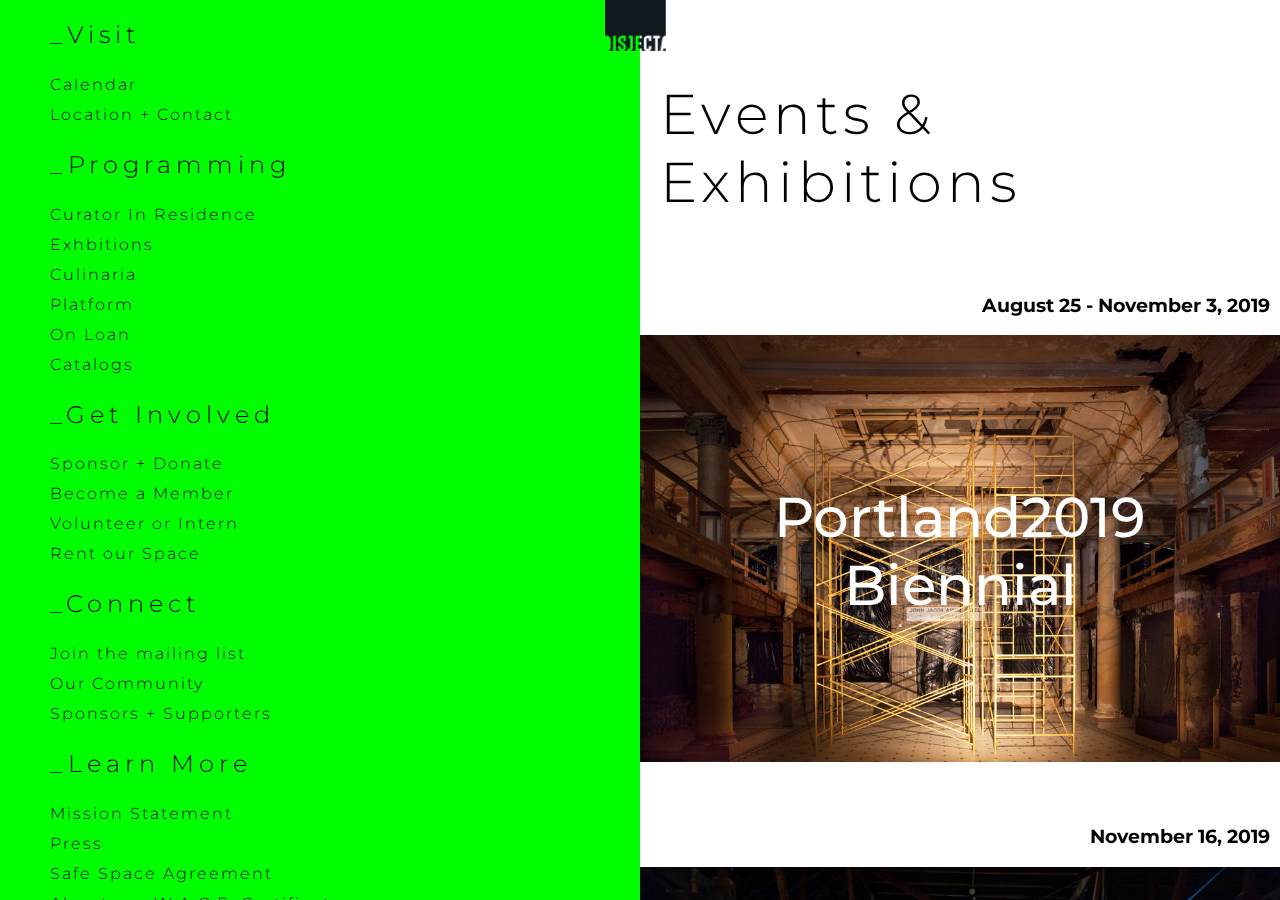
==== calendar.html @ 96555ace "Update" ====
<!DOCTYPE html>
<html lang="en">
<html class="no-js">
    <head>
        <meta charset="utf-8">
        <title>Disjecta</title>
        <meta name="viewport" content="width=device-width, initial-scale=1">
        <link rel="stylesheet" href="css/main.css">
        <link href="https://fonts.googleapis.com/css?family=Montserrat:200,300,400,500|Oswald:300,400,500&display=swap" rel="stylesheet">
        <link href="dist/hamburgers.css" rel="stylesheet">
    </head>

<body id="page3">
<div class="Container">

<!--LEFT SIDE OF SCREEN-->

    <div class="Left">  
        <div class="nav">
            <ul>
            <a href="#"><h2>_Visit</h2></a>
            <a href="#">Calendar</a>
            <a href="location.html">Location + Contact</a>

            <a href="programming"><h2>_Programming</h2></a>
            <a href="#">Curator In Residence</a>
            <a href="#">Exhbitions</a>
            <a href="#">Culinaria</a>
            <a href="#">Platform</a>
            <a href="#">On Loan</a>
            <a href="#">Catalogs</a>

            <a href="involved"><h2>_Get Involved</h2></a>
            <a href="#">Sponsor + Donate</a>
            <a href="#">Become a Member</a>
            <a href="#">Volunteer or Intern</a>
            <a href="#">Rent our Space</a>

            <a href="connect"><h2>_Connect</h2></a>
            <a href="#">Join the mailing list</a>
            <a href="#">Our Community</a>
            <a href="#">Sponsors + Supporters</a>

            <a href="learn"><h2>_Learn More</h2></a>
            <a href="#">Mission Statement</a>
            <a href="#">Press</a>
            <a href="#">Safe Space Agreement</a>
            <a href="#">About our W.A.G.E. Certificate</a>
            </ul>
        </div>
    </div>

    <!--MOBILE NAV-->

    <header class="nav mobile-hide">
        <div class="icon">
            <div class="hamburger"></div>
        </div>
        <div class="menu-mobile">
             <ul>
            <a href="#visit"><h2>_Visit</h2></a>
            <a href="calendar.html">Calendar</a>
            <a href="#">Location + Contact</a>

            <a href="programming"><h2>_Programming</h2></a>
            <a href="#">Curator In Residence</a>
            <a href="#">Exhbitions</a>
            <a href="#">Culinaria</a>
            <a href="#">Platform</a>
            <a href="#">On Loan</a>
            <a href="#">Catalogs</a>

            <a href="involved"><h2>_Get Involved</h2></a>
            <a href="#">Sponsor + Donate</a>
            <a href="#">Become a Member</a>
            <a href="#">Volunteer or Intern</a>
            <a href="#">Rent our Space</a>

            <a href="connect"><h2>_Connect</h2></a>
            <a href="#">Join the mailing list</a>
            <a href="#">Our Community</a>
            <a href="#">Sponsors + Supporters</a>

            <a href="learn"><h2>_Learn More</h2></a>
            <a href="#">Mission Statement</a>
            <a href="#">Press</a>
            <a href="#">Safe Space Agreement</a>
            <a href="#">About our W.A.G.E. Certificate</a>
            </ul>
        </div>          
    </header>

    <!--RIGHT SIDE OF SCREEN-->
    
    <div class="Right">
        <a href="home.html"><img src="./images/logo.png" class="logo" width="61px" height="auto"></a>
        <h1>Events & Exhibitions</h1>
       
        <h3>August 25 - November 3, 2019</h3>
        <div class="image-container">
            <img src="./images/biennial.jpg" class="biennial">
            <div class="centered"><h5>Portland2019 Biennial</h5></div>
        </div>

        
        <h3>November 16, 2019</h3>
        <div class="image-container">
            <img src="./images/shrine20190925-39578-3n18ww.jpg" class="auction">
            <div class="centered"><h5>Annual Art Auction</h5></div>
        </div>


        <h3>December 8, 2019- February 2, 2020</h3>
        <div class="image-container">
            <img src="./images/twoup.jpg" class="twoup">
            <div class="centered"><h5>2 Up and 2 Back: Arvie Smith</h5></div>
        </div>

        <h3>December 8, 2019- January 19, 2020</h3>
         <div class="image-container">
            <img src="./images/twoup.jpg" class="punkdeism">
            <div class="centered"><h5>PUNKDEISM by Coco Dolle</h5>
        </div>
    </div>

</div>

    <!--HAMBURGER HELPER-->

    <script src="https://ajax.googleapis.com/ajax/libs/jquery/3.3.1/jquery.min.js"></script>
    <script type="text/javascript" src="script.js"></script>
    
    <!--CHANGE COLOR ON HOVER-->

    <script src="https://ajax.googleapis.com/ajax/libs/jquery/2.1.4/jquery.min.js"></script>
    
    <script>
    $(document).ready(function(){
        //change "li" to "a" or better the ".class" of your <a> tags
        $("a > h2").hover(function(){
            const colors = ['#ff0000', '#00ff00', '#0000ff', 'lime', 'orange', 'yellow', 'gray', 'cyan', 'purple', 'teal', 'tomato', 'spring green', 'cornflower blue', 'violet', 'hotpink'];
            const randomColor = colors[Math.floor(Math.random() * colors.length)];
            // document.getElementById('title').style.backgroundColor = randomColor;
            $(".Left").css('background-color', randomColor);
        });
    });
    </script>


    </body>
</html>
---- css/main.css ----
/*HOME PAGE*/

* {
    box-sizing: border-box;
}

body {
    overflow-x: hidden;
}

html,
body {
    padding: 0;
    margin: 0;
    color: #ebebeb;
    font-family: 'Montserrat', sans-serif;
}

h1 {
    font-size: 3.5em;
    font-weight: 300;
    letter-spacing: 5px;
    padding: 0px 30px 0px 20px;
    margin-top: 50px;
}

h2 {
    font-weight: 300;
    letter-spacing: 5px;
}

a {
    text-decoration: none;
    color: blue;
}

ul {
    list-style-type: none;
    padding-left: 50px;
}

a {
    font-weight: 300;
    letter-spacing: 2px;
    line-height: 30px;
    display: block;
    color: #000;
}

p {
    font-weight: 200;
}

h5 {
    font-weight: 500;
    font-size: 3.5em;
}

/*main wrapping element, 100vh high to ensure it is always the correct size and then moved into place and padded with negative margin and padding*/
.Container {
    display: flex;
    overflow: hidden;
    height: 100vh;
    position: relative;
    width: 100%;
    backface-visibility: hidden;
    will-change: overflow;
}

/*All the scrollable sections should overflow and be whatever height they need to be. As they are flex-items (due to being inside a flex container) they could be made to stretch full height at all times if needed.
WebKit inertia scrolling is being added here for any present/future devices that are able to make use of it.
*/
.Left,
.Right {
    overflow: auto;
    height: auto;
    -webkit-overflow-scrolling: touch;
    -ms-overflow-style: none;
}

.Left::-webkit-scrollbar,
.Right::-webkit-scrollbar {
    display: none;
}

.Left {
    width: 50rem;
    background-color: lime;
    transition: background-color 0.3s;
    color: black;
}

.Right {
    width: 50rem;
    color: black;
}

.changeColor {
   background: #fff;
}

.Right h2 {
    padding: 20px 380px 20px 25px;
}

.Right p, h3 {
    text-align: left;
    justify-content: right;
    padding: 10px 30px 20px 300px;
}

.main {
    width: 100%;
    height: auto;
}

.logo {
    margin: -10px 0px 0px -35px;
    position: absolute;
    overflow: visible;
}

.arrow {
    margin: auto;
    padding-bottom: 10px;
    position: relative;
    display: flex;
    align-items: center;
    justify-content: center
}

.mobile-hide {
    display: none;
}




/*MEDIA QUERIES*/


@media only screen and (max-width: 768px) {

div.Left{
    display: none;
}

h1 {
    font-size: 3.1em;
    padding: 50px 55px 0px 50px;
}

.Right h2 {
    padding: 20px 380px 20px 55px;
}

.logo {
    margin: -10px 0px 0px -8px;
    position: absolute;
    overflow: visible;
}

.mobile-hide{
    display:block;
}

/* MOBILE MENU */

.nav, .desktop {
    display: block;
    position: fixed;
    top: 0px;
    left: 0px;
    width: 100%;
    z-index: 900;
}

.icon {
    position: fixed;
    cursor: pointer;
    top: 5%;
    right: 0%;
    width: 40px;
    height: 45px;
    transform: translate(-50%, -50%);
    display: block;
    z-index: 1000;
}

.hamburger {
    width: 40px;
    height: 4px;
    line-height: 50px;
    background: blue;
    border-radius: 4px;
    position: absolute;
    top: 50%;
    left: 50%;
    transform: translate(-50%,-50%);
    transition: .5s;
}

.hamburger:before,
.hamburger:after {
    content: '';
    position: absolute;
    width: 40px;
    height: 4px;
    background: blue;
    border-radius: 5px;
    transition: .5s;
}

.hamburger:before {
    top: -10px;
}

.hamburger:after {
    top: 10px;
}

.icon.active .hamburger {
    background: rgba(0,0,0,0);
}

.icon.active .hamburger:before {
    top: 0;
    transform: rotate(45deg);
}

.icon.active .hamburger:after {
    top: 0;
    transform: rotate(135deg);
}

.menu-mobile {
    background-color: lime;
    height: 100vh;
    position: fixed;
    width: 100%;
    z-index: 999;
    padding-top: 150px;
    padding-left: 50px;
}

.menu-mobile, .menu-mobile a {
    display: flex;
    flex-direction: column;
}

.menu-mobile a {
    clear: right;
    text-decoration: none;
    color: #333;
    height: 70px;
    line-height: 70px;
}

.menu-mobile a:hover {
    color: red;
}

.desktop, .menu-desktop, .menu-mobile {
        display: none;
    }
}


@media only screen and (max-device-width: 435px) and (max-device-height: 736px) and (orientation : portrait) and (-webkit-device-pixel-ratio: 2){
/* Styles */

h1 {
    font-size: 2.1em;
    font-weight: 100;
    padding: 20px 55px 0px 50px;
}

.Right h2 {
    padding: 20px 380px 20px 55px;
}

.Right p, h3 {
    text-align: left;
    justify-content: left;
    padding: 10px 30px 20px 30px;
}
}

/*LOCATION+CONTACT*/

#page2 h1 {
    padding-top: 70px;
}

#page2 .map {
    width: 100%;
    height: auto;
}

/*CALENDAR*/

#page3 img {
  opacity: 1;
  filter: alpha(opacity=50); /* For IE8 and earlier */
}

#page3 img:hover {
  opacity: 0.5;
  filter: alpha(opacity=100); /* For IE8 and earlier */
}

#page3 .biennial, .auction, .twoup, .punkdeism {
    width: 100%;
    object-fit: contain;
}

.image-container {
  position: relative;
  text-align: center;
  color: white;
}

.centered {
  position: absolute;
  top: 50%;
  left: 50%;
  transform: translate(-50%, -50%);
}

#page3 .Right h1 {
    margin-top: 80px;
}

#page3 .Right h3 {
    text-align: right;
    padding: 40px 10px 0px 0px;
}

#page3 .Right h5 {
    margin-top: 0px;
    margin-bottom: 0px;
}
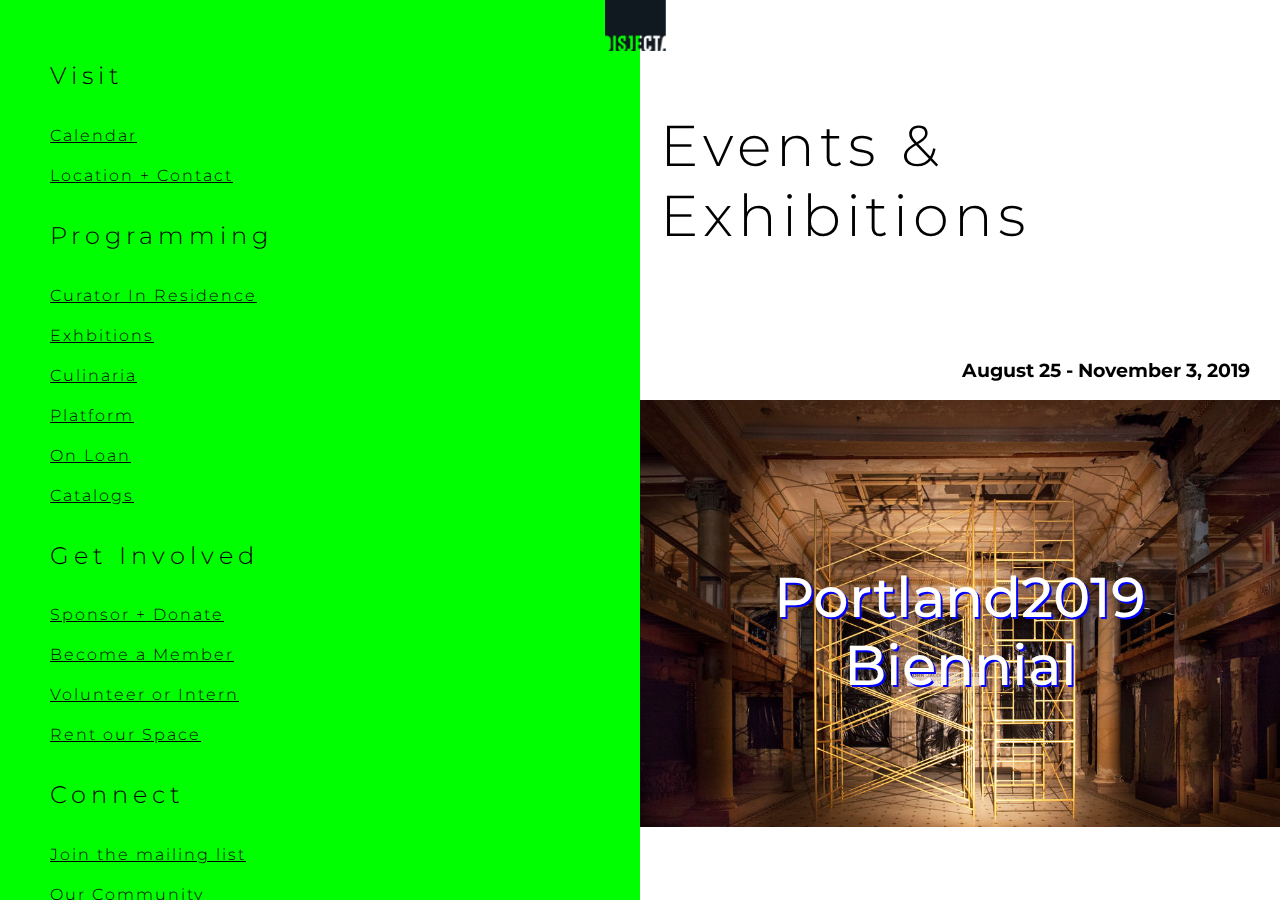
==== commit b7de35f1: "Update 12/1/2019 5:15pm" ====
--- a/calendar.html
+++ b/calendar.html
@@ -7,7 +7,6 @@
         <meta name="viewport" content="width=device-width, initial-scale=1">
         <link rel="stylesheet" href="css/main.css">
         <link href="https://fonts.googleapis.com/css?family=Montserrat:200,300,400,500|Oswald:300,400,500&display=swap" rel="stylesheet">
-        <link href="dist/hamburgers.css" rel="stylesheet">
     </head>
 
 <body id="page3">
@@ -18,11 +17,11 @@
     <div class="Left">  
         <div class="nav">
             <ul>
-            <a href="#"><h2>_Visit</h2></a>
-            <a href="#">Calendar</a>
+            <a><h2>Visit</h2></a>
+            <a href="calendar.html">Calendar</a>
             <a href="location.html">Location + Contact</a>
 
-            <a href="programming"><h2>_Programming</h2></a>
+            <a><h2>Programming</h2></a>
             <a href="#">Curator In Residence</a>
             <a href="#">Exhbitions</a>
             <a href="#">Culinaria</a>
@@ -30,18 +29,18 @@
             <a href="#">On Loan</a>
             <a href="#">Catalogs</a>
 
-            <a href="involved"><h2>_Get Involved</h2></a>
+            <a><h2>Get Involved</h2></a>
             <a href="#">Sponsor + Donate</a>
             <a href="#">Become a Member</a>
             <a href="#">Volunteer or Intern</a>
             <a href="#">Rent our Space</a>
 
-            <a href="connect"><h2>_Connect</h2></a>
+            <a><h2>Connect</h2></a>
             <a href="#">Join the mailing list</a>
             <a href="#">Our Community</a>
             <a href="#">Sponsors + Supporters</a>
 
-            <a href="learn"><h2>_Learn More</h2></a>
+            <a><h2>Learn More</h2></a>
             <a href="#">Mission Statement</a>
             <a href="#">Press</a>
             <a href="#">Safe Space Agreement</a>
@@ -58,11 +57,11 @@
         </div>
         <div class="menu-mobile">
              <ul>
-            <a href="#visit"><h2>_Visit</h2></a>
+            <a><h2>_Visit</h2></a>
             <a href="calendar.html">Calendar</a>
-            <a href="#">Location + Contact</a>
+            <a href="location.html">Location + Contact</a>
 
-            <a href="programming"><h2>_Programming</h2></a>
+            <a><h2>_Programming</h2></a>
             <a href="#">Curator In Residence</a>
             <a href="#">Exhbitions</a>
             <a href="#">Culinaria</a>
@@ -70,18 +69,18 @@
             <a href="#">On Loan</a>
             <a href="#">Catalogs</a>
 
-            <a href="involved"><h2>_Get Involved</h2></a>
+            <a><h2>_Get Involved</h2></a>
             <a href="#">Sponsor + Donate</a>
             <a href="#">Become a Member</a>
             <a href="#">Volunteer or Intern</a>
             <a href="#">Rent our Space</a>
 
-            <a href="connect"><h2>_Connect</h2></a>
+            <a><h2>_Connect</h2></a>
             <a href="#">Join the mailing list</a>
             <a href="#">Our Community</a>
             <a href="#">Sponsors + Supporters</a>
 
-            <a href="learn"><h2>_Learn More</h2></a>
+            <a><h2>_Learn More</h2></a>
             <a href="#">Mission Statement</a>
             <a href="#">Press</a>
             <a href="#">Safe Space Agreement</a>
@@ -98,7 +97,7 @@
        
         <h3>August 25 - November 3, 2019</h3>
         <div class="image-container">
-            <img src="./images/biennial.jpg" class="biennial">
+            <a href="event.html"><img src="./images/biennial.jpg" class="biennial"></a>
             <div class="centered"><h5>Portland2019 Biennial</h5></div>
         </div>
 
@@ -118,7 +117,7 @@
 
         <h3>December 8, 2019- January 19, 2020</h3>
          <div class="image-container">
-            <img src="./images/twoup.jpg" class="punkdeism">
+            <img src="./images/punkdeism.jpg" class="punkdeism">
             <div class="centered"><h5>PUNKDEISM by Coco Dolle</h5>
         </div>
     </div>
--- a/css/main.css
+++ b/css/main.css
@@ -17,10 +17,10 @@
 }
 
 h1 {
-    font-size: 3.5em;
+    font-size: 3.6em;
     font-weight: 300;
     letter-spacing: 5px;
-    padding: 0px 30px 0px 20px;
+    padding: 30px 30px 0px 20px;
     margin-top: 50px;
 }
 
@@ -29,26 +29,47 @@
     letter-spacing: 5px;
 }
 
+
+}
 a {
-    text-decoration: none;
     color: blue;
 }
 
 ul {
     list-style-type: none;
     padding-left: 50px;
+    padding-bottom: 50px;
+    padding-top: 20px;
 }
 
 a {
     font-weight: 300;
     letter-spacing: 2px;
-    line-height: 30px;
+    line-height: 40px;
     display: block;
     color: #000;
 }
 
+.Left a:hover {
+    color: white;
+}
+
+.Left h2:hover {
+    cursor:crosshair;
+}
+
+.Right a:hover {
+    color: blue;
+}
+
+.Right a, h2:hover {
+    color: black;
+}
+
 p {
     font-weight: 200;
+    letter-spacing: 1.15px;
+    line-height: 22px
 }
 
 h5 {
@@ -133,9 +154,6 @@
     display: none;
 }
 
-
-
-
 /*MEDIA QUERIES*/
 
 
@@ -155,7 +173,7 @@
 }
 
 .logo {
-    margin: -10px 0px 0px -8px;
+    margin: 0px 0px 0px 0px;
     position: absolute;
     overflow: visible;
 }
@@ -239,8 +257,9 @@
     position: fixed;
     width: 100%;
     z-index: 999;
-    padding-top: 150px;
+    padding-top: 50px;
     padding-left: 50px;
+    overflow: scroll;
 }
 
 .menu-mobile, .menu-mobile a {
@@ -252,19 +271,17 @@
     clear: right;
     text-decoration: none;
     color: #333;
-    height: 70px;
-    line-height: 70px;
+    line-height: 30px;
 }
 
 .menu-mobile a:hover {
-    color: red;
+    color: white;
 }
 
 .desktop, .menu-desktop, .menu-mobile {
-        display: none;
-    }
-}
-
+    display: none;
+}
+}
 
 @media only screen and (max-device-width: 435px) and (max-device-height: 736px) and (orientation : portrait) and (-webkit-device-pixel-ratio: 2){
 /* Styles */
@@ -286,7 +303,7 @@
 }
 }
 
-/*LOCATION+CONTACT*/
+/* LOCATION+CONTACT page4 */
 
 #page2 h1 {
     padding-top: 70px;
@@ -297,7 +314,7 @@
     height: auto;
 }
 
-/*CALENDAR*/
+/* CALENDAR #page3 */
 
 #page3 img {
   opacity: 1;
@@ -318,6 +335,7 @@
   position: relative;
   text-align: center;
   color: white;
+  padding-bottom: 20px;
 }
 
 .centered {
@@ -333,14 +351,24 @@
 
 #page3 .Right h3 {
     text-align: right;
-    padding: 40px 10px 0px 0px;
+    padding: 70px 30px 0px 0px;
 }
 
 #page3 .Right h5 {
     margin-top: 0px;
     margin-bottom: 0px;
-}
-
-
-
-
+    text-shadow: 2px 2px blue;
+}
+
+/* EVENT #page4 */
+
+.biennial2019 {
+    width: 100%;
+    height: auto;
+}
+
+#page4 h4 {
+    padding-left: 28px;
+}
+
+
